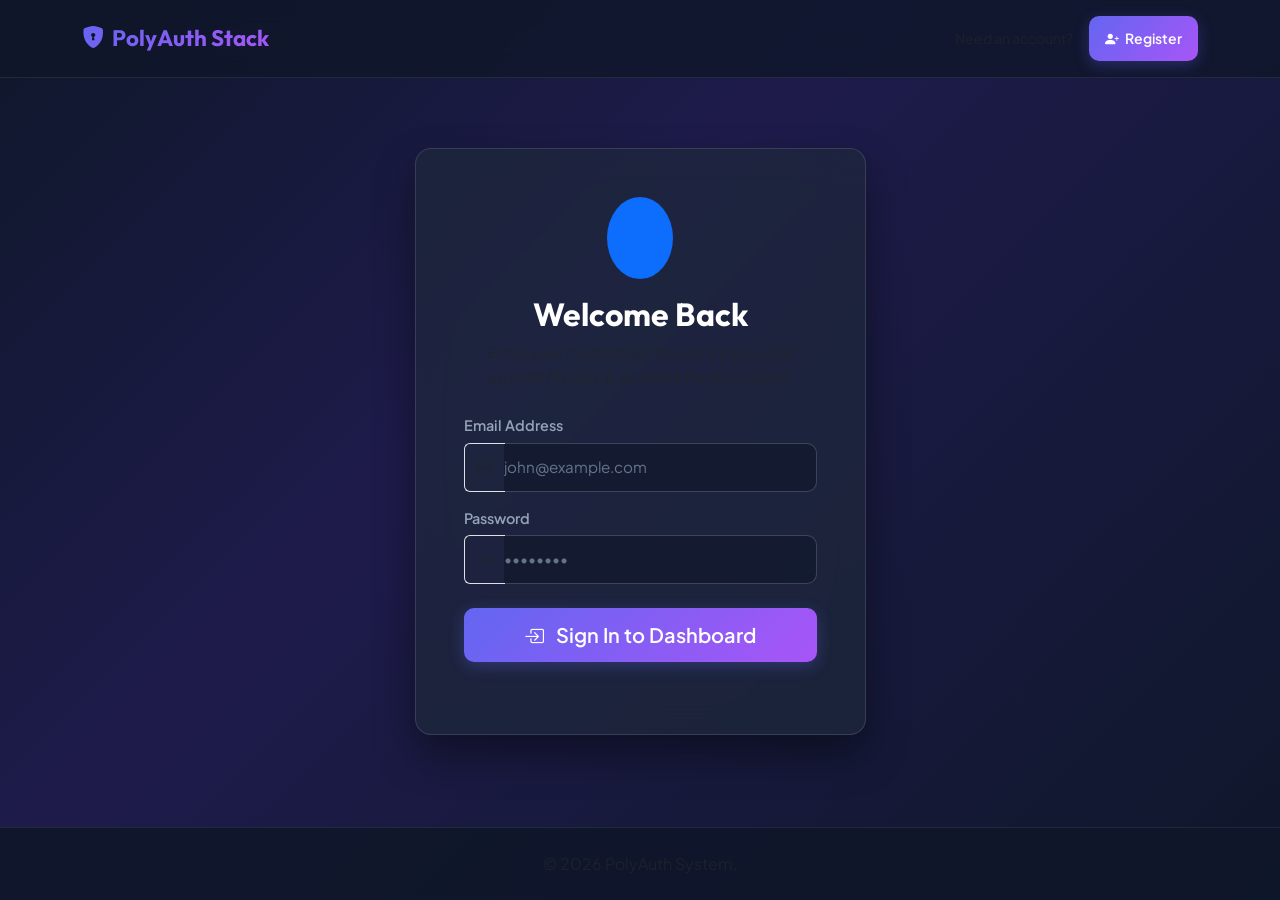
==== login.html @ aeb15de7 "Initial commit - Nura Auth System" ====
<!DOCTYPE html>
<html lang="en">
<head>
  <meta charset="UTF-8">
  <meta name="viewport" content="width=device-width, initial-scale=1.0">
  <meta name="description" content="Sign in to your PolyAuth account.">
  <title>Log In - PolyAuth System</title>
  
  <!-- Bootstrap 5 CSS -->
  <link href="https://cdn.jsdelivr.net/npm/bootstrap@5.3.3/dist/css/bootstrap.min.css" rel="stylesheet">
  <!-- Bootstrap Icons -->
  <link href="https://cdn.jsdelivr.net/npm/bootstrap-icons@1.11.3/font/bootstrap-icons.min.css" rel="stylesheet">
  <!-- Custom CSS -->
  <link rel="stylesheet" href="assets/css/style.css">
</head>
<body>

  <!-- Navigation Bar -->
  <nav class="navbar navbar-expand-lg navbar-dark navbar-custom sticky-top py-3">
    <div class="container">
      <a class="navbar-brand d-flex align-items-center gap-2" href="index.html">
        <i class="bi bi-shield-lock-fill text-primary"></i>
        <span>PolyAuth Stack</span>
      </a>
      <div class="ms-auto d-flex align-items-center gap-3">
        <span class="text-muted small d-none d-md-inline">Need an account?</span>
        <a href="register.html" class="btn btn-gradient-primary btn-sm px-3">
          <i class="bi bi-person-plus-fill me-1"></i> Register
        </a>
      </div>
    </div>
  </nav>

  <!-- Main Content -->
  <main class="container py-5 my-auto">
    <div class="row justify-content-center">
      <div class="col-md-8 col-lg-5">
        
        <div class="glass-card p-4 p-md-5">
          <div class="text-center mb-4">
            <div class="d-inline-flex p-3 rounded-circle bg-primary bg-opacity-20 text-primary border border-primary border-opacity-25 mb-3">
              <i class="bi bi-shield-lock-fill fs-2"></i>
            </div>
            <h2 class="fw-bold text-white mb-2">Welcome Back</h2>
            <p class="text-muted">Enter your credentials to verify password against MySQL & activate Redis session.</p>
          </div>

          <!-- Alert Container for AJAX Responses -->
          <div id="alertContainer" class="mb-4 d-none"></div>

          <!-- Login Form (Handled via jQuery AJAX) -->
          <form id="loginForm" novalidate>
            
            <div class="mb-3">
              <label for="email" class="form-label">Email Address</label>
              <div class="input-group">
                <span class="input-group-text bg-transparent border-end-0 text-muted"><i class="bi bi-envelope"></i></span>
                <input type="email" class="form-control border-start-0 ps-0" id="email" name="email" placeholder="john@example.com" required>
              </div>
            </div>

            <div class="mb-4">
              <div class="d-flex justify-content-between align-items-center">
                <label for="password" class="form-label">Password</label>
              </div>
              <div class="input-group">
                <span class="input-group-text bg-transparent border-end-0 text-muted"><i class="bi bi-key"></i></span>
                <input type="password" class="form-control border-start-0 ps-0" id="password" name="password" placeholder="••••••••" required>
              </div>
            </div>

            <div class="d-grid gap-2 mb-4">
              <button type="submit" id="btnLogin" class="btn btn-gradient-primary btn-lg">
                <span id="btnText"><i class="bi bi-box-arrow-in-right me-2"></i> Sign In to Dashboard</span>
                <span id="btnSpinner" class="spinner-border spinner-border-sm me-2 d-none" role="status"></span>
              </button>
            </div>

          </form>

        </div>

      </div>
    </div>
  </main>

  <!-- Footer -->
  <footer class="py-4 text-center text-muted fs-7 mt-auto">
    <div class="container">
      <p class="mb-0">&copy; 2026 PolyAuth System.</p>
    </div>
  </footer>

  <!-- Scripts -->
  <script src="https://code.jquery.com/jquery-3.7.1.min.js"></script>
  <script src="https://cdn.jsdelivr.net/npm/bootstrap@5.3.3/dist/js/bootstrap.bundle.min.js"></script>
  <script src="assets/js/login.js"></script>
</body>
</html>
---- assets/css/style.css ----
/* Modern Polyglot Auth System Design System & Styles */
@import url('https://fonts.googleapis.com/css2?family=Outfit:wght@300;400;500;600;700&family=Plus+Jakarta+Sans:wght@400;500;600;700&display=swap');

:root {
  --bg-gradient: linear-gradient(135deg, #0f172a 0%, #1e1b4b 40%, #0f172a 100%);
  --card-bg: rgba(30, 41, 59, 0.7);
  --card-border: rgba(255, 255, 255, 0.12);
  --primary-accent: #6366f1;
  --primary-gradient: linear-gradient(135deg, #6366f1 0%, #a855f7 100%);
  --secondary-accent: #06b6d4;
  --success-color: #10b981;
  --warning-color: #f59e0b;
  --danger-color: #ef4444;
  --text-main: #f8fafc;
  --text-muted: #94a3b8;
  --input-bg: rgba(15, 23, 42, 0.6);
  --input-border: rgba(255, 255, 255, 0.15);
  --radius-lg: 16px;
  --radius-md: 10px;
  --shadow-glow: 0 10px 30px -10px rgba(99, 102, 241, 0.4);
}

body {
  font-family: 'Plus Jakarta Sans', sans-serif;
  background: var(--bg-gradient);
  background-attachment: fixed;
  color: var(--text-main);
  min-height: 100vh;
  margin: 0;
  display: flex;
  flex-direction: column;
}

h1, h2, h3, h4, h5, h6, .brand-font {
  font-family: 'Outfit', sans-serif;
}

/* Glassmorphism Card Containers */
.glass-card {
  background: var(--card-bg);
  backdrop-filter: blur(16px);
  -webkit-backdrop-filter: blur(16px);
  border: 1px solid var(--card-border);
  border-radius: var(--radius-lg);
  box-shadow: 0 20px 40px rgba(0, 0, 0, 0.4);
  transition: transform 0.3s ease, box-shadow 0.3s ease;
}

.glass-card:hover {
  box-shadow: var(--shadow-glow);
}

/* Custom Navigation Bar */
.navbar-custom {
  background: rgba(15, 23, 42, 0.8) !important;
  backdrop-filter: blur(12px);
  border-bottom: 1px solid rgba(255, 255, 255, 0.08);
}

.navbar-brand {
  font-family: 'Outfit', sans-serif;
  font-weight: 700;
  font-size: 1.4rem;
  background: var(--primary-gradient);
  -webkit-background-clip: text;
  -webkit-text-fill-color: transparent;
}

/* Architecture Badges */
.badge-tech {
  padding: 6px 14px;
  border-radius: 20px;
  font-weight: 600;
  font-size: 0.85rem;
  letter-spacing: 0.5px;
  display: inline-flex;
  align-items: center;
  gap: 6px;
  transition: transform 0.2s ease;
}

.badge-tech:hover {
  transform: translateY(-2px);
}

.badge-mysql {
  background: rgba(0, 117, 143, 0.2);
  color: #38bdf8;
  border: 1px solid rgba(56, 189, 248, 0.4);
}

.badge-mongo {
  background: rgba(16, 185, 129, 0.2);
  color: #34d399;
  border: 1px solid rgba(52, 211, 153, 0.4);
}

.badge-redis {
  background: rgba(239, 68, 68, 0.2);
  color: #f87171;
  border: 1px solid rgba(248, 113, 113, 0.4);
}

.badge-php {
  background: rgba(136, 146, 191, 0.2);
  color: #a5b4fc;
  border: 1px solid rgba(165, 180, 252, 0.4);
}

/* Styled Form Inputs */
.form-label {
  color: var(--text-muted);
  font-weight: 600;
  font-size: 0.9rem;
  margin-bottom: 6px;
}

.form-control, .form-select {
  background-color: var(--input-bg);
  border: 1px solid var(--input-border);
  color: var(--text-main);
  border-radius: var(--radius-md);
  padding: 12px 16px;
  font-size: 0.95rem;
  transition: all 0.25s ease;
}

.form-control:focus, .form-select:focus {
  background-color: rgba(15, 23, 42, 0.85);
  border-color: var(--primary-accent);
  color: var(--text-main);
  box-shadow: 0 0 0 4px rgba(99, 102, 241, 0.25);
}

.form-control::placeholder {
  color: #64748b;
}

/* Gradient Buttons */
.btn-gradient-primary {
  background: var(--primary-gradient);
  color: #ffffff;
  border: none;
  border-radius: var(--radius-md);
  font-weight: 600;
  padding: 12px 24px;
  transition: all 0.3s ease;
  box-shadow: 0 4px 15px rgba(99, 102, 241, 0.3);
}

.btn-gradient-primary:hover {
  color: #ffffff;
  transform: translateY(-2px);
  box-shadow: 0 8px 25px rgba(168, 85, 247, 0.5);
}

.btn-outline-glass {
  background: transparent;
  border: 1px solid var(--card-border);
  color: var(--text-main);
  border-radius: var(--radius-md);
  font-weight: 600;
  padding: 12px 24px;
  transition: all 0.3s ease;
}

.btn-outline-glass:hover {
  background: rgba(255, 255, 255, 0.1);
  color: #ffffff;
  border-color: rgba(255, 255, 255, 0.3);
}

/* Custom Alert Banner */
.custom-alert {
  border-radius: var(--radius-md);
  border: 1px solid transparent;
  padding: 14px 18px;
  font-size: 0.95rem;
  display: flex;
  align-items: center;
  gap: 12px;
}

.custom-alert-danger {
  background: rgba(239, 68, 68, 0.15);
  border-color: rgba(239, 68, 68, 0.3);
  color: #fca5a5;
}

.custom-alert-success {
  background: rgba(16, 185, 129, 0.15);
  border-color: rgba(16, 185, 129, 0.3);
  color: #6ee7b7;
}

/* Interest Tag Pills */
.interest-tag {
  display: inline-block;
  background: rgba(99, 102, 241, 0.2);
  color: #c7d2fe;
  border: 1px solid rgba(99, 102, 241, 0.4);
  padding: 4px 12px;
  border-radius: 16px;
  font-size: 0.85rem;
  font-weight: 500;
  margin: 3px;
}

/* Loading Spinner Overlay */
.spinner-inline {
  width: 1.2rem;
  height: 1.2rem;
  border-width: 0.15em;
}

/* Hero Title Glow */
.hero-glow {
  background: linear-gradient(135deg, #ffffff 0%, #cbd5e1 50%, #818cf8 100%);
  -webkit-background-clip: text;
  -webkit-text-fill-color: transparent;
}

/* Footer Styling */
footer {
  margin-top: auto;
  border-top: 1px solid rgba(255, 255, 255, 0.08);
  background: rgba(15, 23, 42, 0.9);
}
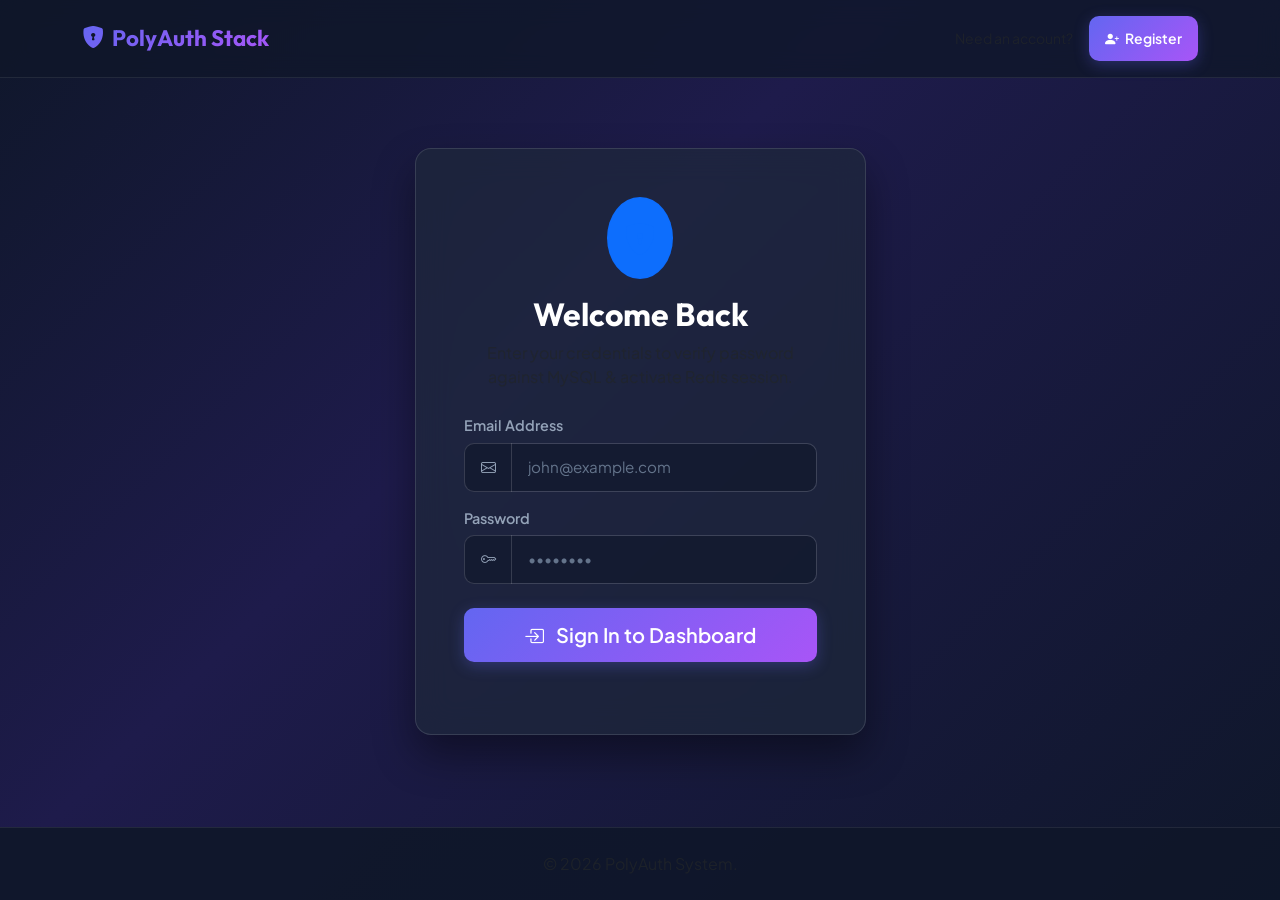
==== commit 0d49fc73: "Fix input icon positioning and update landing page hero copy" ====
--- a/login.html
+++ b/login.html
@@ -54,8 +54,8 @@
             <div class="mb-3">
               <label for="email" class="form-label">Email Address</label>
               <div class="input-group">
-                <span class="input-group-text bg-transparent border-end-0 text-muted"><i class="bi bi-envelope"></i></span>
-                <input type="email" class="form-control border-start-0 ps-0" id="email" name="email" placeholder="john@example.com" required>
+                <span class="input-group-text"><i class="bi bi-envelope"></i></span>
+                <input type="email" class="form-control" id="email" name="email" placeholder="john@example.com" required>
               </div>
             </div>
 
@@ -64,8 +64,8 @@
                 <label for="password" class="form-label">Password</label>
               </div>
               <div class="input-group">
-                <span class="input-group-text bg-transparent border-end-0 text-muted"><i class="bi bi-key"></i></span>
-                <input type="password" class="form-control border-start-0 ps-0" id="password" name="password" placeholder="••••••••" required>
+                <span class="input-group-text"><i class="bi bi-key"></i></span>
+                <input type="password" class="form-control" id="password" name="password" placeholder="••••••••" required>
               </div>
             </div>
 
--- a/assets/css/style.css
+++ b/assets/css/style.css
@@ -136,6 +136,40 @@
   color: #64748b;
 }
 
+/* Input Groups & In-line Prepend Icons */
+.input-group {
+  display: flex;
+  align-items: stretch;
+  width: 100%;
+}
+
+.input-group-text {
+  background-color: var(--input-bg);
+  border: 1px solid var(--input-border);
+  border-right: none;
+  color: var(--text-muted);
+  border-top-left-radius: var(--radius-md);
+  border-bottom-left-radius: var(--radius-md);
+  border-top-right-radius: 0;
+  border-bottom-right-radius: 0;
+  padding: 12px 16px;
+  font-size: 0.95rem;
+  display: flex;
+  align-items: center;
+  justify-content: center;
+  position: static;
+}
+
+.input-group > .form-control {
+  border-top-left-radius: 0 !important;
+  border-bottom-left-radius: 0 !important;
+}
+
+.input-group:focus-within .input-group-text {
+  border-color: var(--primary-accent);
+  color: var(--primary-accent);
+}
+
 /* Gradient Buttons */
 .btn-gradient-primary {
   background: var(--primary-gradient);
